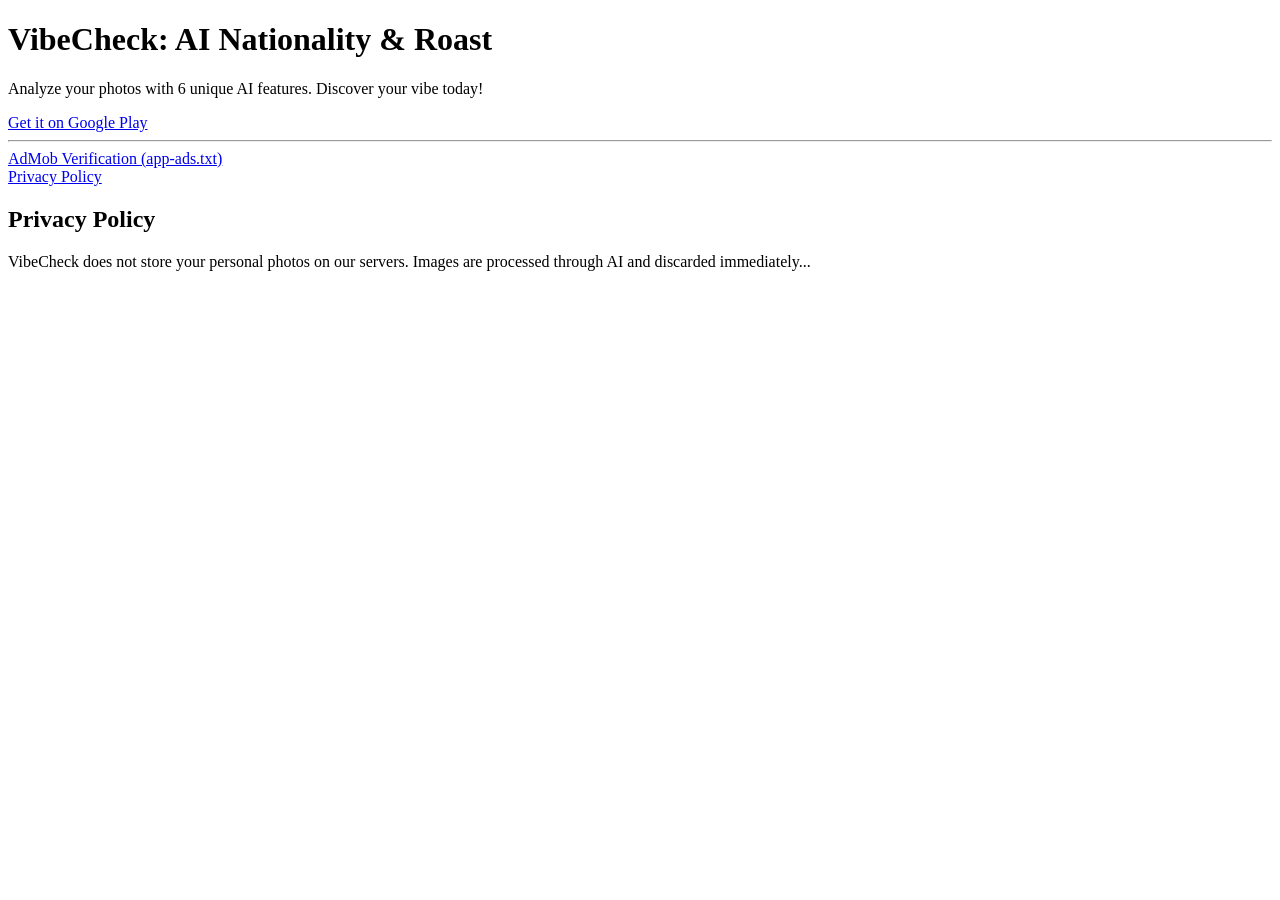
==== index.html @ 0b1be7f9 "Add initial index.html for VibeCheck App" ====
<!DOCTYPE html>
<html>
<head>
    <title>VibeCheck App</title>
</head>
<body>
    <h1>VibeCheck: AI Nationality & Roast</h1>
    <p>Analyze your photos with 6 unique AI features. Discover your vibe today!</p>
    
    <a href="https://play.google.com/store/apps/details?id=com.cukkacreatives.skinscanner">Get it on Google Play</a>
    
    <hr>
    <a href="app-ads.txt">AdMob Verification (app-ads.txt)</a>
    <br>
    <a href="#privacy">Privacy Policy</a>

    <h2 id="privacy">Privacy Policy</h2>
    <p>VibeCheck does not store your personal photos on our servers. Images are processed through AI and discarded immediately...</p>
</body>
</html>
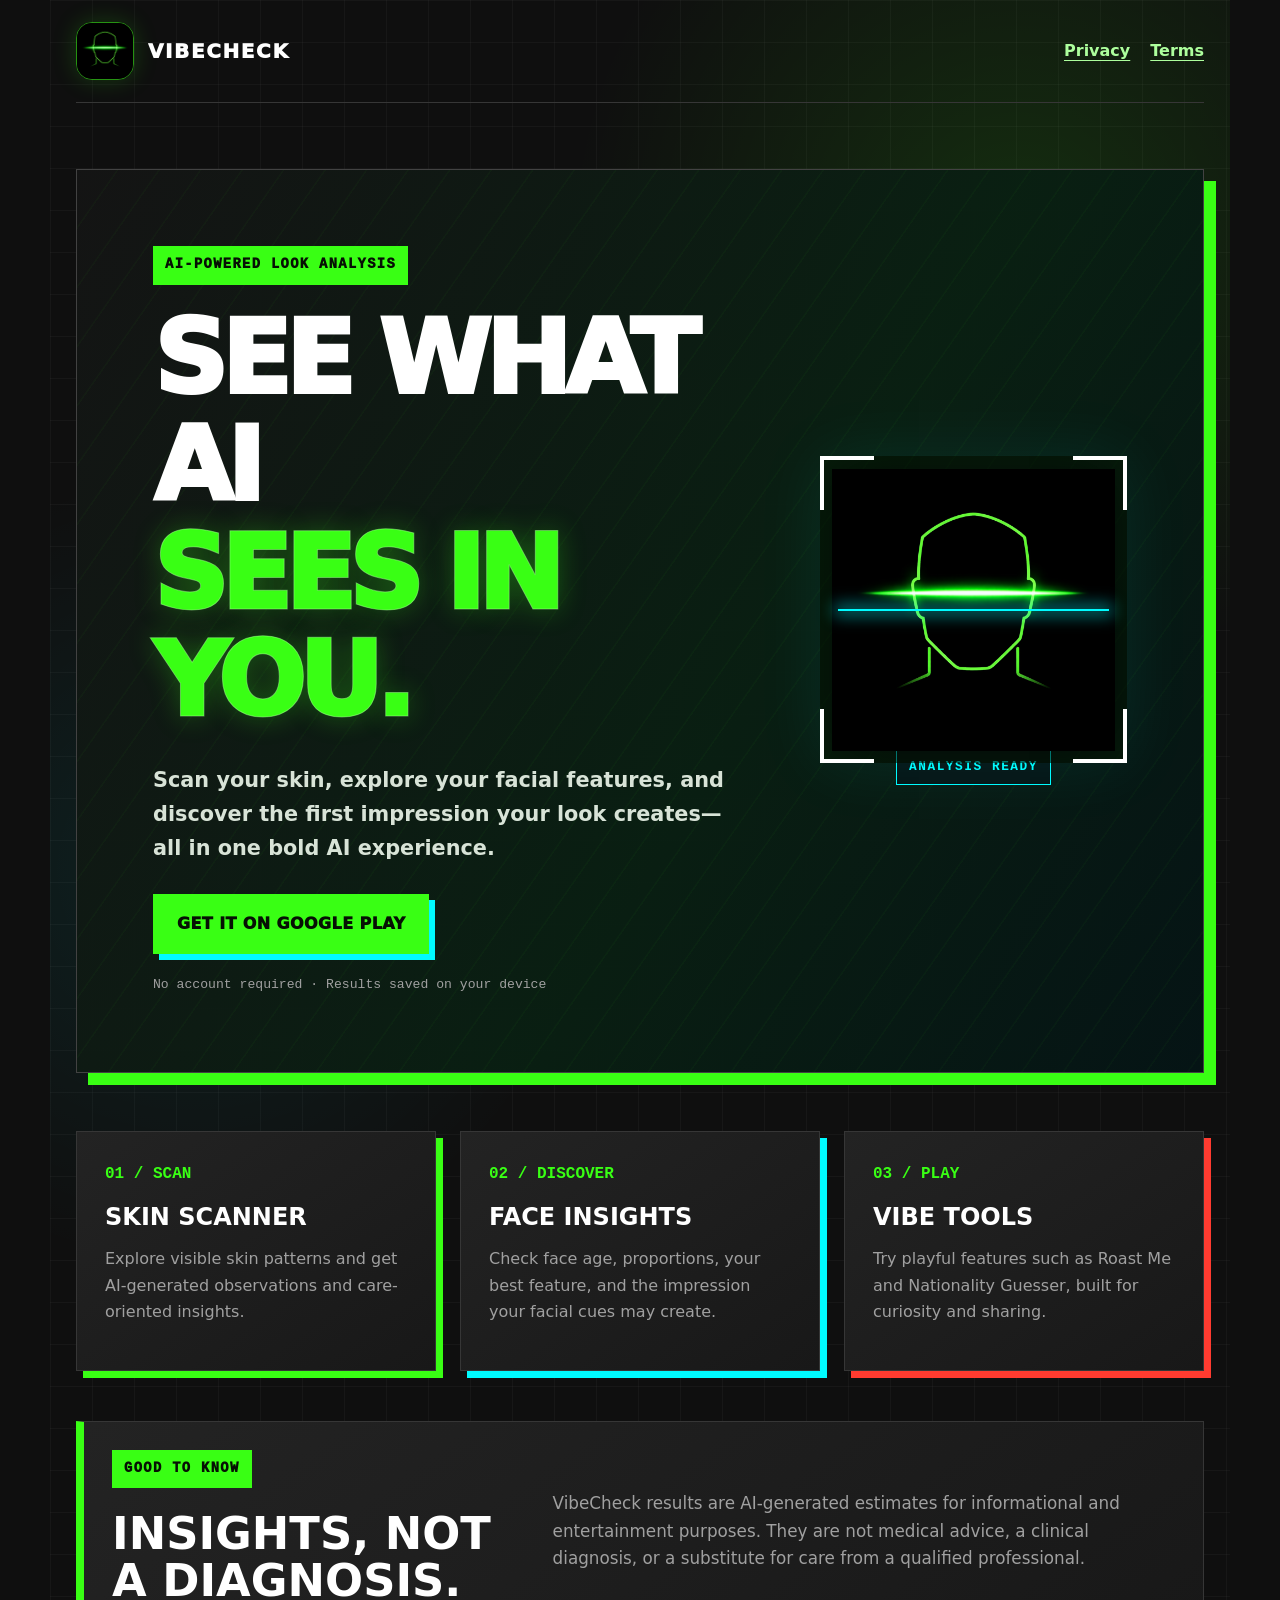
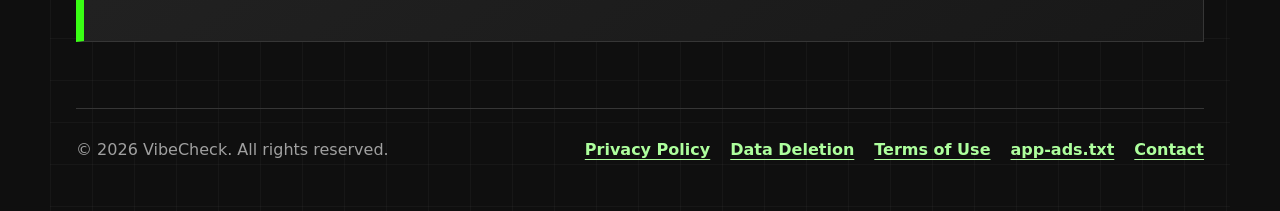
==== commit 86974335: "Add files via upload" ====
--- a/index.html
+++ b/index.html
@@ -1,20 +1,99 @@
-<!DOCTYPE html>
-<html>
+<!doctype html>
+<html lang="en">
 <head>
-    <title>VibeCheck App</title>
+  <meta charset="utf-8" />
+  <meta name="viewport" content="width=device-width, initial-scale=1" />
+  <meta
+    name="description"
+    content="VibeCheck is an AI-powered Android app for skin insights, face analysis, and playful look-based features."
+  />
+  <meta name="theme-color" content="#0f0f0f" />
+  <title>VibeCheck — See What AI Sees</title>
+  <link rel="icon" type="image/png" href="./logo.png" />
+  <link rel="stylesheet" href="./styles.css" />
 </head>
 <body>
-    <h1>VibeCheck: AI Nationality & Roast</h1>
-    <p>Analyze your photos with 6 unique AI features. Discover your vibe today!</p>
-    
-    <a href="https://play.google.com/store/apps/details?id=com.cukkacreatives.skinscanner">Get it on Google Play</a>
-    
-    <hr>
-    <a href="app-ads.txt">AdMob Verification (app-ads.txt)</a>
-    <br>
-    <a href="#privacy">Privacy Policy</a>
+  <header class="site-header">
+    <a class="brand" href="./" aria-label="VibeCheck home">
+      <img src="./logo.png" alt="" width="58" height="58" />
+      <span>VibeCheck</span>
+    </a>
+    <nav aria-label="Legal">
+      <a href="./privacy-policy.html">Privacy</a>
+      <a href="./terms-of-use.html">Terms</a>
+    </nav>
+  </header>
 
-    <h2 id="privacy">Privacy Policy</h2>
-    <p>VibeCheck does not store your personal photos on our servers. Images are processed through AI and discarded immediately...</p>
+  <main>
+    <section class="hero">
+      <div class="hero-copy">
+        <p class="eyebrow">AI-POWERED LOOK ANALYSIS</p>
+        <h1>See what AI<br /><span>sees in you.</span></h1>
+        <p class="lede">
+          Scan your skin, explore your facial features, and discover the first
+          impression your look creates—all in one bold AI experience.
+        </p>
+        <a
+          class="button"
+          href="https://play.google.com/store/apps/details?id=com.cukkacreatives.skinscanner"
+        >
+          Get it on Google Play
+        </a>
+        <p class="hero-note">No account required · Results saved on your device</p>
+      </div>
+      <div class="hero-visual" aria-hidden="true">
+        <div class="scan-frame">
+          <img src="./logo.png" alt="" width="330" height="330" />
+          <span class="scan-line"></span>
+          <span class="corner corner-one"></span>
+          <span class="corner corner-two"></span>
+          <span class="corner corner-three"></span>
+          <span class="corner corner-four"></span>
+        </div>
+        <span class="status-chip">ANALYSIS READY</span>
+      </div>
+    </section>
+
+    <section class="feature-grid" aria-label="VibeCheck features">
+      <article>
+        <span>01 / SCAN</span>
+        <h2>Skin Scanner</h2>
+        <p>Explore visible skin patterns and get AI-generated observations and care-oriented insights.</p>
+      </article>
+      <article>
+        <span>02 / DISCOVER</span>
+        <h2>Face Insights</h2>
+        <p>Check face age, proportions, your best feature, and the impression your facial cues may create.</p>
+      </article>
+      <article>
+        <span>03 / PLAY</span>
+        <h2>Vibe Tools</h2>
+        <p>Try playful features such as Roast Me and Nationality Guesser, built for curiosity and sharing.</p>
+      </article>
+    </section>
+
+    <section class="notice" aria-labelledby="important-title">
+      <div>
+        <p class="eyebrow">GOOD TO KNOW</p>
+        <h2 id="important-title">Insights, not a diagnosis.</h2>
+      </div>
+      <p>
+        VibeCheck results are AI-generated estimates for informational and
+        entertainment purposes. They are not medical advice, a clinical
+        diagnosis, or a substitute for care from a qualified professional.
+      </p>
+    </section>
+  </main>
+
+  <footer>
+    <p>© 2026 VibeCheck. All rights reserved.</p>
+    <div>
+      <a href="./privacy-policy.html">Privacy Policy</a>
+      <a href="./privacy-policy.html#data-deletion">Data Deletion</a>
+      <a href="./terms-of-use.html">Terms of Use</a>
+      <a href="./app-ads.txt">app-ads.txt</a>
+      <a href="mailto:saitmaras@gmail.com">Contact</a>
+    </div>
+  </footer>
 </body>
 </html>
--- a/styles.css
+++ b/styles.css
@@ -0,0 +1,457 @@
+:root {
+  color-scheme: dark;
+  --background: #0f0f0f;
+  --surface: #181818;
+  --surface-raised: #232323;
+  --ink: #ffffff;
+  --muted: #a0a0a0;
+  --green: #39ff14;
+  --green-soft: #adff9d;
+  --cyan: #00fbff;
+  --line: #363636;
+  --red: #ff3b30;
+}
+
+* {
+  box-sizing: border-box;
+}
+
+html {
+  background: var(--background);
+  scroll-behavior: smooth;
+}
+
+body {
+  max-width: 1180px;
+  min-height: 100vh;
+  margin: 0 auto;
+  padding: 0 26px;
+  color: var(--ink);
+  background-color: var(--background);
+  background-image:
+    radial-gradient(circle at 82% 13%, rgb(57 255 20 / 13%), transparent 28rem),
+    radial-gradient(circle at 12% 48%, rgb(0 251 255 / 8%), transparent 25rem),
+    linear-gradient(rgb(255 255 255 / 3%) 1px, transparent 1px),
+    linear-gradient(90deg, rgb(255 255 255 / 3%) 1px, transparent 1px);
+  background-size: auto, auto, 42px 42px, 42px 42px;
+  font-family: Inter, ui-sans-serif, system-ui, -apple-system, BlinkMacSystemFont, "Segoe UI", sans-serif;
+  line-height: 1.65;
+}
+
+a {
+  color: var(--green-soft);
+  font-weight: 750;
+  text-underline-offset: 4px;
+}
+
+a:hover {
+  color: var(--cyan);
+}
+
+a:focus-visible,
+.button:focus-visible {
+  outline: 3px solid var(--cyan);
+  outline-offset: 4px;
+}
+
+.site-header {
+  display: flex;
+  align-items: center;
+  justify-content: space-between;
+  gap: 24px;
+  padding: 22px 0;
+  border-bottom: 1px solid var(--line);
+}
+
+.brand {
+  display: inline-flex;
+  align-items: center;
+  gap: 14px;
+  color: var(--ink);
+  font-size: 1.25rem;
+  font-weight: 950;
+  letter-spacing: 0.08em;
+  text-decoration: none;
+  text-transform: uppercase;
+}
+
+.brand img {
+  display: block;
+  border: 1px solid rgb(57 255 20 / 55%);
+  border-radius: 16px;
+  box-shadow: 0 0 24px rgb(57 255 20 / 18%);
+  object-fit: cover;
+}
+
+nav,
+footer div {
+  display: flex;
+  flex-wrap: wrap;
+  gap: 20px;
+}
+
+nav a[aria-current="page"] {
+  color: var(--ink);
+  text-decoration-color: var(--green);
+  text-decoration-thickness: 3px;
+}
+
+main {
+  padding: 66px 0;
+}
+
+.hero {
+  position: relative;
+  display: grid;
+  grid-template-columns: minmax(0, 1fr) minmax(280px, 0.52fr);
+  gap: clamp(36px, 6vw, 78px);
+  align-items: center;
+  overflow: hidden;
+  min-height: 610px;
+  padding: clamp(34px, 6vw, 76px);
+  border: 1px solid #424242;
+  background:
+    linear-gradient(120deg, rgb(20 20 20 / 98%), rgb(9 31 18 / 96%) 58%, rgb(5 20 21 / 98%));
+  box-shadow: 12px 12px 0 var(--green);
+}
+
+.hero::before {
+  position: absolute;
+  inset: 0;
+  background: repeating-linear-gradient(
+    125deg,
+    transparent 0 32px,
+    rgb(57 255 20 / 3%) 33px 34px
+  );
+  content: "";
+  pointer-events: none;
+}
+
+.hero-copy,
+.hero-visual {
+  position: relative;
+  z-index: 1;
+}
+
+.eyebrow {
+  display: inline-block;
+  margin: 0 0 20px;
+  padding: 7px 11px;
+  border: 1px solid var(--green);
+  color: #061004;
+  background: var(--green);
+  font-family: ui-monospace, SFMono-Regular, Menlo, Consolas, monospace;
+  font-size: 0.86rem;
+  font-weight: 950;
+  letter-spacing: 0.1em;
+}
+
+h1,
+h2 {
+  line-height: 1.05;
+  text-transform: uppercase;
+}
+
+h1 {
+  max-width: 900px;
+  margin: 0;
+  font-size: clamp(3.2rem, 8vw, 6.8rem);
+  font-weight: 950;
+  letter-spacing: -0.06em;
+}
+
+h1 span {
+  color: var(--green);
+  text-shadow: 0 0 28px rgb(57 255 20 / 28%);
+  -webkit-text-stroke: 1px rgb(173 255 157 / 45%);
+}
+
+.lede {
+  max-width: 700px;
+  margin: 28px 0;
+  color: #d8e3d7;
+  font-size: clamp(1.08rem, 2vw, 1.3rem);
+  font-weight: 620;
+}
+
+.button {
+  display: inline-block;
+  padding: 15px 22px;
+  border: 2px solid var(--green);
+  color: #061004;
+  background: var(--green);
+  box-shadow: 6px 6px 0 var(--cyan);
+  font-weight: 950;
+  letter-spacing: 0.025em;
+  text-decoration: none;
+  text-transform: uppercase;
+}
+
+.button:hover {
+  color: #001112;
+  background: var(--cyan);
+}
+
+.hero-note {
+  margin: 20px 0 0;
+  color: var(--muted);
+  font-family: ui-monospace, SFMono-Regular, Menlo, Consolas, monospace;
+  font-size: 0.82rem;
+}
+
+.hero-visual {
+  display: grid;
+  place-items: center;
+}
+
+.scan-frame {
+  position: relative;
+  display: grid;
+  width: min(100%, 360px);
+  aspect-ratio: 1;
+  place-items: center;
+  background: rgb(0 0 0 / 55%);
+  box-shadow:
+    inset 0 0 70px rgb(57 255 20 / 8%),
+    0 0 65px rgb(0 251 255 / 8%);
+}
+
+.scan-frame img {
+  width: 92%;
+  height: 92%;
+  object-fit: cover;
+}
+
+.scan-line {
+  position: absolute;
+  left: 6%;
+  width: 88%;
+  height: 2px;
+  background: var(--cyan);
+  box-shadow: 0 0 16px 4px rgb(0 251 255 / 55%);
+}
+
+.corner {
+  position: absolute;
+  width: 54px;
+  height: 54px;
+  border-color: var(--green);
+}
+
+.corner-one {
+  top: 0;
+  left: 0;
+  border-top: 4px solid;
+  border-left: 4px solid;
+}
+
+.corner-two {
+  top: 0;
+  right: 0;
+  border-top: 4px solid;
+  border-right: 4px solid;
+}
+
+.corner-three {
+  right: 0;
+  bottom: 0;
+  border-right: 4px solid;
+  border-bottom: 4px solid;
+}
+
+.corner-four {
+  bottom: 0;
+  left: 0;
+  border-bottom: 4px solid;
+  border-left: 4px solid;
+}
+
+.status-chip {
+  margin-top: -15px;
+  padding: 7px 12px;
+  color: var(--cyan);
+  background: #061314;
+  border: 1px solid var(--cyan);
+  font-family: ui-monospace, SFMono-Regular, Menlo, Consolas, monospace;
+  font-size: 0.8rem;
+  font-weight: 900;
+  letter-spacing: 0.12em;
+}
+
+.feature-grid {
+  display: grid;
+  grid-template-columns: repeat(3, 1fr);
+  gap: 24px;
+  margin-top: 58px;
+}
+
+.feature-grid article,
+.notice {
+  padding: 28px;
+  border: 1px solid var(--line);
+  background: linear-gradient(145deg, var(--surface-raised), var(--surface));
+}
+
+.feature-grid article:nth-child(1) {
+  box-shadow: 7px 7px 0 var(--green);
+}
+
+.feature-grid article:nth-child(2) {
+  box-shadow: 7px 7px 0 var(--cyan);
+}
+
+.feature-grid article:nth-child(3) {
+  box-shadow: 7px 7px 0 var(--red);
+}
+
+.feature-grid span {
+  color: var(--green);
+  font-family: ui-monospace, SFMono-Regular, Menlo, Consolas, monospace;
+  font-weight: 900;
+}
+
+.feature-grid h2,
+.notice h2 {
+  margin: 18px 0 9px;
+}
+
+.feature-grid p,
+.notice > p {
+  color: var(--muted);
+}
+
+.notice {
+  display: grid;
+  grid-template-columns: minmax(250px, 0.65fr) minmax(0, 1fr);
+  gap: 36px;
+  align-items: center;
+  margin-top: 50px;
+  border-left: 8px solid var(--green);
+}
+
+.notice .eyebrow {
+  margin-bottom: 4px;
+}
+
+.notice h2 {
+  font-size: clamp(1.7rem, 4vw, 2.8rem);
+}
+
+.notice > p {
+  font-size: 1.05rem;
+}
+
+.legal {
+  max-width: 850px;
+  margin: 0 auto;
+  padding-top: 56px;
+  padding-bottom: 76px;
+}
+
+.legal h1 {
+  margin-bottom: 20px;
+  font-size: clamp(3rem, 8vw, 5.7rem);
+}
+
+.legal h2 {
+  margin-top: 44px;
+  padding-bottom: 10px;
+  border-bottom: 1px solid var(--line);
+  color: var(--green-soft);
+  font-size: 1.35rem;
+  letter-spacing: 0.01em;
+}
+
+.legal p,
+.legal li {
+  color: #d2d8d2;
+  font-size: 1.03rem;
+}
+
+.legal .updated {
+  color: var(--muted);
+  font-family: ui-monospace, SFMono-Regular, Menlo, Consolas, monospace;
+}
+
+.legal li + li {
+  margin-top: 10px;
+}
+
+footer {
+  display: flex;
+  justify-content: space-between;
+  gap: 24px;
+  padding: 28px 0 48px;
+  border-top: 1px solid var(--line);
+  color: var(--muted);
+}
+
+footer p {
+  margin: 0;
+}
+
+@media (max-width: 880px) {
+  .hero {
+    grid-template-columns: 1fr;
+  }
+
+  .hero-visual {
+    display: none;
+  }
+}
+
+@media (max-width: 760px) {
+  body {
+    padding: 0 16px;
+  }
+
+  .site-header,
+  footer {
+    align-items: flex-start;
+    flex-direction: column;
+  }
+
+  main {
+    padding-top: 38px;
+  }
+
+  .hero {
+    min-height: auto;
+    box-shadow: 7px 7px 0 var(--green);
+  }
+
+  .feature-grid,
+  .notice {
+    grid-template-columns: 1fr;
+  }
+
+  .notice {
+    gap: 6px;
+  }
+}
+
+@media (prefers-reduced-motion: no-preference) {
+  .button {
+    transition: translate 150ms ease, box-shadow 150ms ease, background-color 150ms ease;
+  }
+
+  .button:hover {
+    translate: 2px 2px;
+    box-shadow: 4px 4px 0 var(--cyan);
+  }
+
+  .scan-line {
+    animation: scan 3s ease-in-out infinite;
+  }
+}
+
+@keyframes scan {
+  0%,
+  100% {
+    top: 18%;
+  }
+
+  50% {
+    top: 82%;
+  }
+}
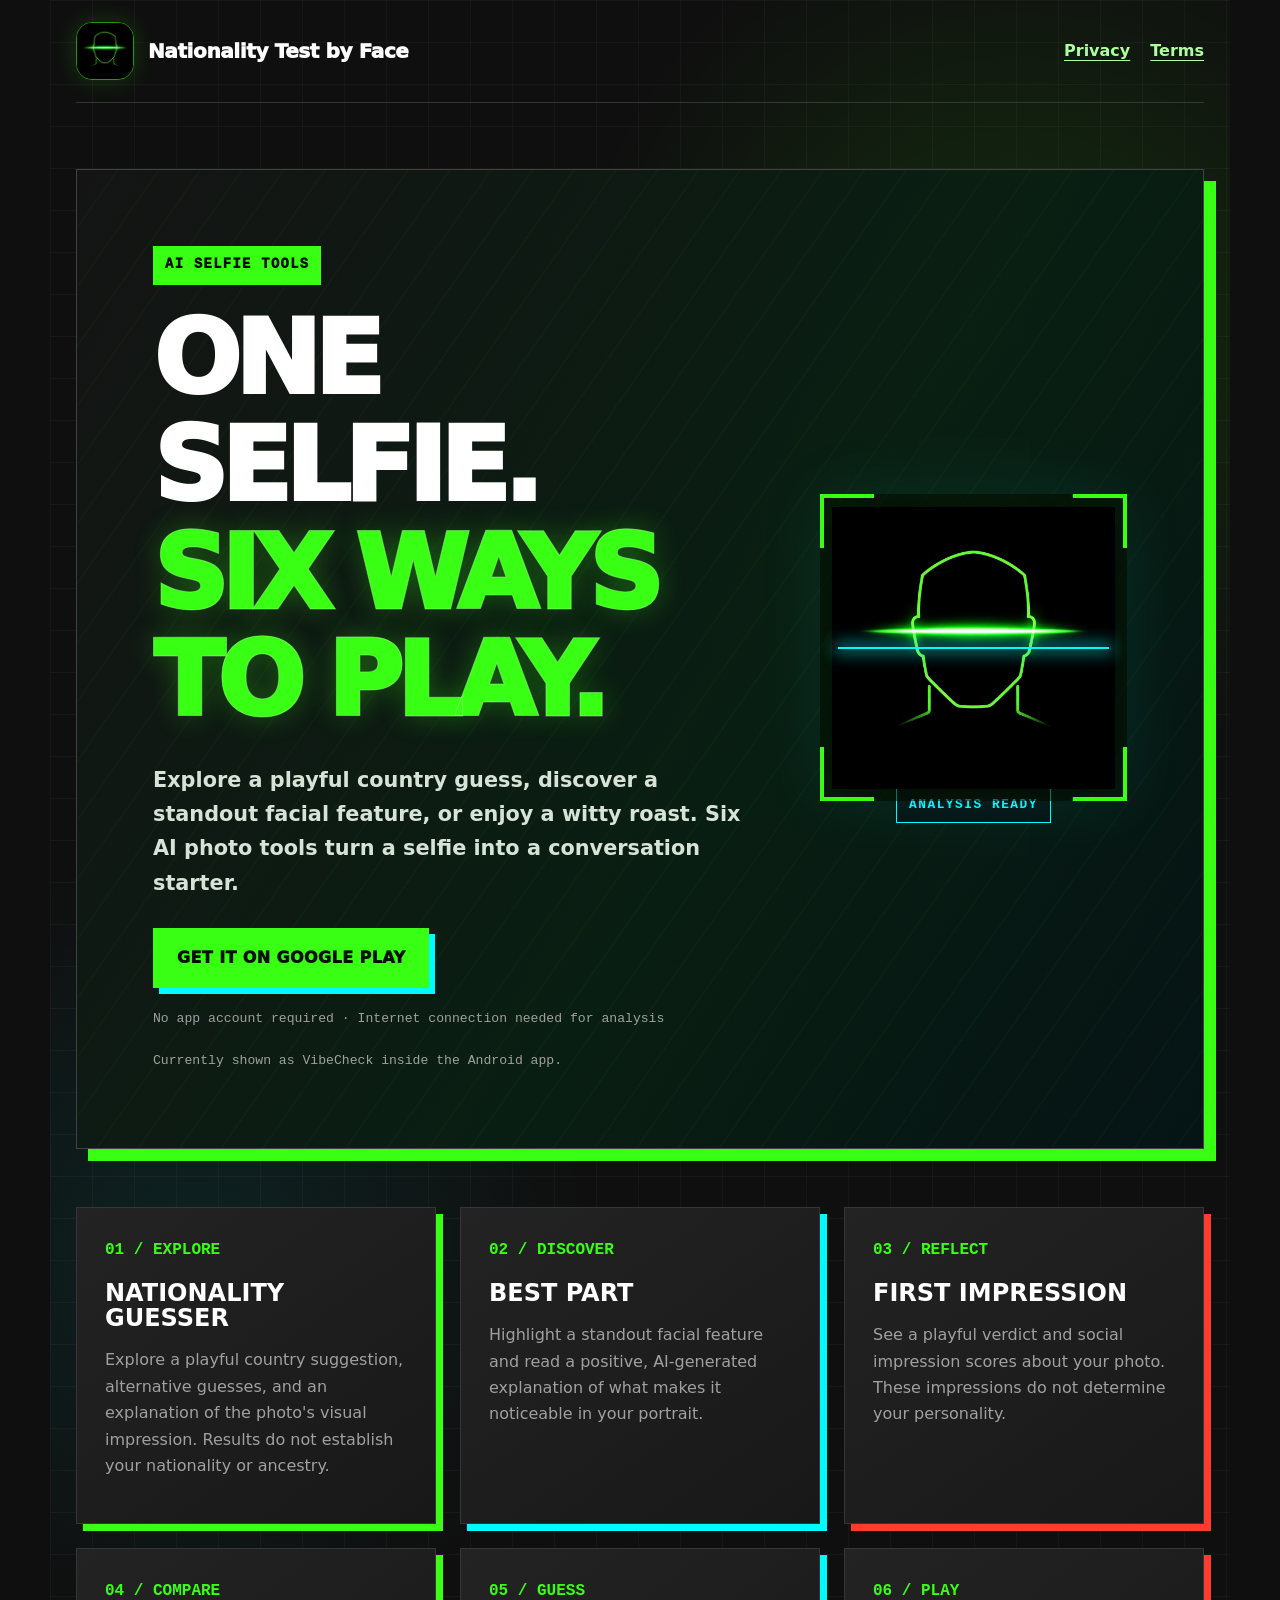
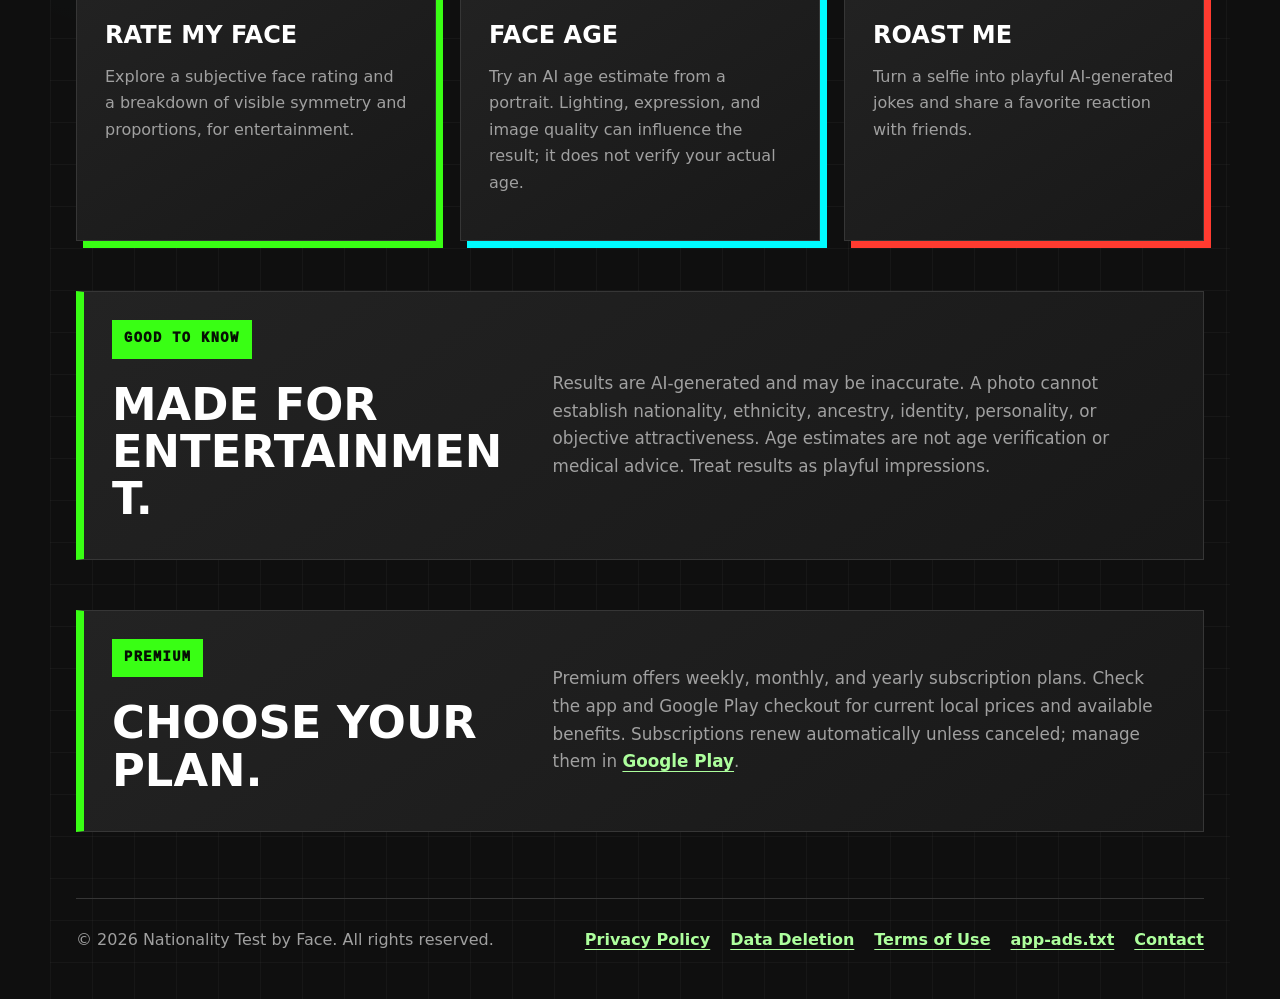
==== commit 9efbae2f: "Add files via upload" ====
--- a/index.html
+++ b/index.html
@@ -5,18 +5,18 @@
   <meta name="viewport" content="width=device-width, initial-scale=1" />
   <meta
     name="description"
-    content="VibeCheck is an AI-powered Android app for skin insights, face analysis, and playful look-based features."
+    content="Nationality Test by Face offers playful AI country guesses, face ratings, age estimates, first impressions, and selfie roasts."
   />
   <meta name="theme-color" content="#0f0f0f" />
-  <title>VibeCheck — See What AI Sees</title>
+  <title>Nationality Test by Face — AI Selfie Tools</title>
   <link rel="icon" type="image/png" href="./logo.png" />
   <link rel="stylesheet" href="./styles.css" />
 </head>
 <body>
   <header class="site-header">
-    <a class="brand" href="./" aria-label="VibeCheck home">
+    <a class="brand" href="./index.html" aria-label="Nationality Test by Face home">
       <img src="./logo.png" alt="" width="58" height="58" />
-      <span>VibeCheck</span>
+      <span>Nationality Test by Face</span>
     </a>
     <nav aria-label="Legal">
       <a href="./privacy-policy.html">Privacy</a>
@@ -27,11 +27,12 @@
   <main>
     <section class="hero">
       <div class="hero-copy">
-        <p class="eyebrow">AI-POWERED LOOK ANALYSIS</p>
-        <h1>See what AI<br /><span>sees in you.</span></h1>
+        <p class="eyebrow">AI SELFIE TOOLS</p>
+        <h1>One selfie.<br /><span>Six ways to play.</span></h1>
         <p class="lede">
-          Scan your skin, explore your facial features, and discover the first
-          impression your look creates—all in one bold AI experience.
+          Explore a playful country guess, discover a standout facial feature,
+          or enjoy a witty roast. Six AI photo tools turn a selfie into a
+          conversation starter.
         </p>
         <a
           class="button"
@@ -39,7 +40,8 @@
         >
           Get it on Google Play
         </a>
-        <p class="hero-note">No account required · Results saved on your device</p>
+        <p class="hero-note">No app account required · Internet connection needed for analysis</p>
+        <p class="hero-note">Currently shown as VibeCheck inside the Android app.</p>
       </div>
       <div class="hero-visual" aria-hidden="true">
         <div class="scan-frame">
@@ -54,45 +56,73 @@
       </div>
     </section>
 
-    <section class="feature-grid" aria-label="VibeCheck features">
+    <section class="feature-grid" aria-label="Nationality Test by Face features">
       <article>
-        <span>01 / SCAN</span>
-        <h2>Skin Scanner</h2>
-        <p>Explore visible skin patterns and get AI-generated observations and care-oriented insights.</p>
+        <span>01 / EXPLORE</span>
+        <h2>Nationality Guesser</h2>
+        <p>Explore a playful country suggestion, alternative guesses, and an explanation of the photo's visual impression. Results do not establish your nationality or ancestry.</p>
       </article>
       <article>
         <span>02 / DISCOVER</span>
-        <h2>Face Insights</h2>
-        <p>Check face age, proportions, your best feature, and the impression your facial cues may create.</p>
+        <h2>Best Part</h2>
+        <p>Highlight a standout facial feature and read a positive, AI-generated explanation of what makes it noticeable in your portrait.</p>
       </article>
       <article>
-        <span>03 / PLAY</span>
-        <h2>Vibe Tools</h2>
-        <p>Try playful features such as Roast Me and Nationality Guesser, built for curiosity and sharing.</p>
+        <span>03 / REFLECT</span>
+        <h2>First Impression</h2>
+        <p>See a playful verdict and social impression scores about your photo. These impressions do not determine your personality.</p>
+      </article>
+      <article>
+        <span>04 / COMPARE</span>
+        <h2>Rate My Face</h2>
+        <p>Explore a subjective face rating and a breakdown of visible symmetry and proportions, for entertainment.</p>
+      </article>
+      <article>
+        <span>05 / GUESS</span>
+        <h2>Face Age</h2>
+        <p>Try an AI age estimate from a portrait. Lighting, expression, and image quality can influence the result; it does not verify your actual age.</p>
+      </article>
+      <article>
+        <span>06 / PLAY</span>
+        <h2>Roast Me</h2>
+        <p>Turn a selfie into playful AI-generated jokes and share a favorite reaction with friends.</p>
       </article>
     </section>
 
     <section class="notice" aria-labelledby="important-title">
       <div>
         <p class="eyebrow">GOOD TO KNOW</p>
-        <h2 id="important-title">Insights, not a diagnosis.</h2>
+        <h2 id="important-title">Made for entertainment.</h2>
       </div>
       <p>
-        VibeCheck results are AI-generated estimates for informational and
-        entertainment purposes. They are not medical advice, a clinical
-        diagnosis, or a substitute for care from a qualified professional.
+        Results are AI-generated and may be inaccurate. A photo cannot
+        establish nationality, ethnicity, ancestry, identity, personality,
+        or objective attractiveness. Age estimates are not age verification
+        or medical advice. Treat results as playful impressions.
+      </p>
+    </section>
+    <section class="notice" aria-labelledby="premium-title">
+      <div>
+        <p class="eyebrow">PREMIUM</p>
+        <h2 id="premium-title">Choose your plan.</h2>
+      </div>
+      <p>
+        Premium offers weekly, monthly, and yearly subscription plans.
+        Check the app and Google Play checkout for current local prices and
+        available benefits. Subscriptions renew automatically unless canceled;
+        manage them in <a href="https://play.google.com/store/account/subscriptions">Google Play</a>.
       </p>
     </section>
   </main>
 
   <footer>
-    <p>© 2026 VibeCheck. All rights reserved.</p>
+    <p>© 2026 Nationality Test by Face. All rights reserved.</p>
     <div>
       <a href="./privacy-policy.html">Privacy Policy</a>
       <a href="./privacy-policy.html#data-deletion">Data Deletion</a>
       <a href="./terms-of-use.html">Terms of Use</a>
       <a href="./app-ads.txt">app-ads.txt</a>
-      <a href="mailto:saitmaras@gmail.com">Contact</a>
+      <a href="mailto:cukkacreatives@gmail.com">Contact</a>
     </div>
   </footer>
 </body>
--- a/styles.css
+++ b/styles.css
@@ -10,6 +10,7 @@
   --cyan: #00fbff;
   --line: #363636;
   --red: #ff3b30;
+  --brand-font-size: clamp(1rem, 2.4vw, 1.25rem);
 }
 
 * {
@@ -68,15 +69,21 @@
   align-items: center;
   gap: 14px;
   color: var(--ink);
-  font-size: 1.25rem;
+  min-width: 0;
+  font-size: var(--brand-font-size);
   font-weight: 950;
-  letter-spacing: 0.08em;
+  line-height: 1.25;
+  letter-spacing: -0.02em;
   text-decoration: none;
-  text-transform: uppercase;
+}
+
+.brand span {
+  overflow-wrap: anywhere;
 }
 
 .brand img {
   display: block;
+  flex-shrink: 0;
   border: 1px solid rgb(57 255 20 / 55%);
   border-radius: 16px;
   box-shadow: 0 0 24px rgb(57 255 20 / 18%);
@@ -150,6 +157,7 @@
 h2 {
   line-height: 1.05;
   text-transform: uppercase;
+  overflow-wrap: anywhere;
 }
 
 h1 {
@@ -235,7 +243,7 @@
   position: absolute;
   width: 54px;
   height: 54px;
-  border-color: var(--green);
+  color: var(--green);
 }
 
 .corner-one {
@@ -292,16 +300,20 @@
   background: linear-gradient(145deg, var(--surface-raised), var(--surface));
 }
 
-.feature-grid article:nth-child(1) {
+.feature-grid article:nth-child(3n + 1) {
   box-shadow: 7px 7px 0 var(--green);
 }
 
-.feature-grid article:nth-child(2) {
+.feature-grid article:nth-child(3n + 2) {
   box-shadow: 7px 7px 0 var(--cyan);
 }
 
-.feature-grid article:nth-child(3) {
+.feature-grid article:nth-child(3n) {
   box-shadow: 7px 7px 0 var(--red);
+}
+
+.feature-grid article {
+  min-width: 0;
 }
 
 .feature-grid span {
@@ -377,6 +389,11 @@
   margin-top: 10px;
 }
 
+.legal a,
+.legal code {
+  overflow-wrap: anywhere;
+}
+
 footer {
   display: flex;
   justify-content: space-between;
@@ -386,6 +403,10 @@
   color: var(--muted);
 }
 
+footer div {
+  min-width: 0;
+}
+
 footer p {
   margin: 0;
 }
@@ -445,6 +466,12 @@
   }
 }
 
+@media (prefers-reduced-motion: reduce) {
+  html {
+    scroll-behavior: auto;
+  }
+}
+
 @keyframes scan {
   0%,
   100% {
